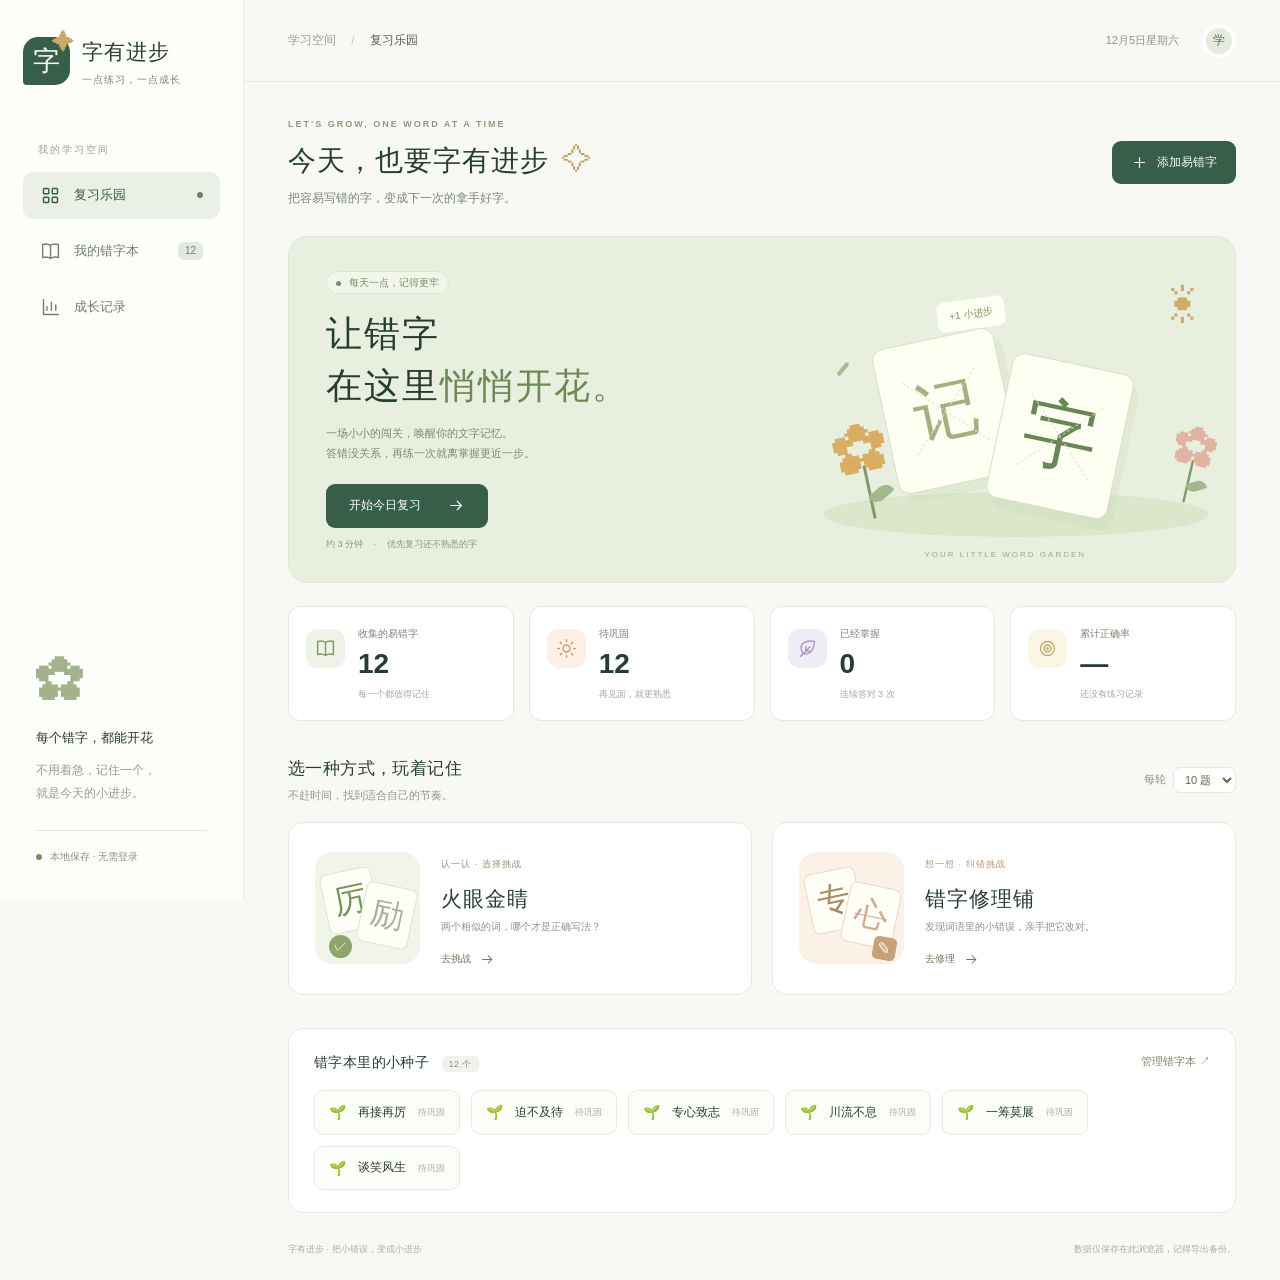
==== index.html @ 4a833e77 "initial version" ====
<!doctype html>
<html lang="zh-CN">
<head><meta charset="utf-8"><meta name="viewport" content="width=device-width,initial-scale=1"><meta name="theme-color" content="#365e48"><title>字有进步 · 错字小花园</title><link rel="stylesheet" href="styles.css"><script src="app.js" defer></script></head>
<body>
<svg class="svg-defs" xmlns="http://www.w3.org/2000/svg" aria-hidden="true"><defs>
<symbol id="leaf" viewBox="0 0 24 24"><path d="M20 4C9 2 3 7 5 14c2 7 14 6 15-10ZM4 21 15 10M10 15v-5m0 5h5"/></symbol>
<symbol id="grid" viewBox="0 0 24 24"><rect x="4" y="4" width="6" height="6" rx="1"/><rect x="14" y="4" width="6" height="6" rx="1"/><rect x="4" y="14" width="6" height="6" rx="1"/><rect x="14" y="14" width="6" height="6" rx="1"/></symbol>
<symbol id="book" viewBox="0 0 24 24"><path d="M12 5c-3-2-6-2-9-1v15c3-1 6-1 9 1 3-2 6-2 9-1V4c-3-1-6-1-9 1Zm0 0v15"/></symbol>
<symbol id="chart" viewBox="0 0 24 24"><path d="M4 3v17h17M8 15v-4m5 4V6m5 9V9"/></symbol>
<symbol id="arrow" viewBox="0 0 24 24"><path d="M4 12h15m-6-6 6 6-6 6"/></symbol>
<symbol id="plus" viewBox="0 0 24 24"><path d="M12 5v14M5 12h14"/></symbol>
<symbol id="sun" viewBox="0 0 24 24"><circle cx="12" cy="12" r="4"/><path d="M12 2v2m0 16v2M2 12h2m16 0h2M5 5l1.5 1.5m11 11L19 19M5 19l1.5-1.5m11-11L19 5"/></symbol>
<symbol id="target" viewBox="0 0 24 24"><circle cx="12" cy="12" r="8"/><circle cx="12" cy="12" r="4"/><circle cx="12" cy="12" r="1"/></symbol>
</defs></svg>
<aside class="sidebar">
<a class="brand" href="#home"><span class="brand-mark">字<span>✦</span></span><span>字有进步<small>一点练习，一点成长</small></span></a>
<div class="nav-label">我的学习空间</div>
<nav aria-label="主导航"><a class="nav-link active" href="#home" data-view="home"><svg><use href="#grid"/></svg>复习乐园<i class="nav-dot"></i></a><a class="nav-link" href="#words" data-view="words"><svg><use href="#book"/></svg>我的错字本<span id="nav-count" class="nav-count">0</span></a><a class="nav-link" href="#growth" data-view="growth"><svg><use href="#chart"/></svg>成长记录</a></nav>
<div class="sidebar-bottom"><div class="little-pot">✿</div><strong>每个错字，都能开花</strong><p>不用着急，记住一个，<br>就是今天的小进步。</p><span class="local-label"><i></i> 本地保存 · 无需登录</span></div>
</aside>
<main>
<header class="topbar"><span class="breadcrumb">学习空间 <span>/</span> <b id="page-label">复习乐园</b></span><div class="topbar-right"><span id="today-date"></span><span class="avatar" aria-hidden="true">学</span></div></header>
<div class="main-content">
<section id="view-home" class="view">
<div class="page-heading"><div><div class="eyebrow">LET'S GROW, ONE WORD AT A TIME</div><h1>今天，也要字有进步<span class="heading-spark">✧</span></h1><p>把容易写错的字，变成下一次的拿手好字。</p></div><button class="button primary" data-action="add"><svg><use href="#plus"/></svg>添加易错字</button></div>
<section class="hero" aria-label="今日复习"><div class="hero-copy"><span class="pill"><i></i> 每天一点，记得更牢</span><h2>让错字<br>在这里<span>悄悄开花。</span></h2><p>一场小小的闯关，唤醒你的文字记忆。<br>答错没关系，再练一次就离掌握更近一步。</p><button class="button hero-button" data-action="start-choice">开始今日复习<svg><use href="#arrow"/></svg></button><div class="hero-meta">约 3 分钟 <span>·</span> 优先复习还不熟悉的字</div></div><div class="garden-scene" aria-hidden="true"><span class="scene-sun">☀</span><span class="scene-dash"></span><span class="floating-label">+1 小进步</span><div class="word-tile tile-back">记</div><div class="word-tile tile-front">字</div><div class="scene-flower flower-one"><span>✿</span><i></i><b></b></div><div class="scene-flower flower-two"><span>✿</span><i></i><b></b></div><div class="scene-ground"></div><span class="scene-caption">YOUR LITTLE WORD GARDEN</span></div></section>
<div class="stats-grid"><article class="stat"><span class="stat-icon sage"><svg><use href="#book"/></svg></span><div><span class="stat-label">收集的易错字</span><strong id="stat-total">0</strong><small>每一个都值得记住</small></div></article><article class="stat"><span class="stat-icon peach"><svg><use href="#sun"/></svg></span><div><span class="stat-label">待巩固</span><strong id="stat-pending">0</strong><small>再见面，就更熟悉</small></div></article><article class="stat"><span class="stat-icon lavender"><svg><use href="#leaf"/></svg></span><div><span class="stat-label">已经掌握</span><strong id="stat-mastered">0</strong><small>连续答对 3 次</small></div></article><article class="stat"><span class="stat-icon butter"><svg><use href="#target"/></svg></span><div><span class="stat-label">累计正确率</span><strong id="stat-accuracy">—</strong><small id="stat-answers">还没有练习记录</small></div></article></div>
<div class="section-title"><div><h2>选一种方式，玩着记住</h2><p>不赶时间，找到适合自己的节奏。</p></div><label class="round-picker">每轮 <select id="round-size"><option value="5">5 题</option><option value="10" selected>10 题</option><option value="20">20 题</option></select></label></div>
<div class="game-grid"><button class="game-card" data-action="start-choice"><span class="game-art" aria-hidden="true"><span>厉</span><span>励</span><b>✓</b></span><div class="game-description"><span class="game-tag">认一认 · 选择挑战</span><h3>火眼金睛</h3><p>两个相似的词，哪个才是正确写法？</p><span class="game-link">去挑战 <svg><use href="#arrow"/></svg></span></div></button><button class="game-card game-type" data-action="start-type"><span class="game-art type-art" aria-hidden="true"><span>专</span><span class="wrong-art">心</span><b>✎</b></span><div class="game-description"><span class="game-tag">想一想 · 纠错挑战</span><h3>错字修理铺</h3><p>发现词语里的小错误，亲手把它改对。</p><span class="game-link">去修理 <svg><use href="#arrow"/></svg></span></div></button></div>
<section class="word-preview"><div class="section-title compact"><h2>错字本里的小种子 <span class="subtle-badge" id="preview-count">0 个</span></h2><a href="#words" class="text-link">管理错字本 ↗</a></div><div id="preview-list" class="preview-list"></div></section>
</section>
<section id="view-words" class="view" hidden><div class="page-heading"><div><div class="eyebrow">MY WORD COLLECTION</div><h1>我的错字本</h1><p>录入真实的易错词语，让每一轮复习都有针对性。</p></div><button class="button primary" data-action="add"><svg><use href="#plus"/></svg>添加易错字</button></div><div class="collection-tools"><label class="search-box"><span aria-hidden="true">⌕</span><input id="word-search" type="search" placeholder="搜索正确词语、错写或提示" aria-label="搜索错字本"></label><div class="tool-buttons"><button class="button secondary" data-action="bulk">批量录入</button><button class="button secondary" data-action="import">导入题库</button><button class="button secondary" data-action="export">导出备份</button></div></div><div class="filter-row" role="group" aria-label="题目筛选"><button class="filter active" data-filter="all">全部</button><button class="filter" data-filter="pending">待巩固</button><button class="filter" data-filter="mastered">已掌握</button><span id="word-count"></span></div><div class="table-wrap"><table><thead><tr><th>正确写法 / 常见错写</th><th>记忆小提示</th><th>掌握程度</th><th>操作</th></tr></thead><tbody id="word-table"></tbody></table><div id="words-empty" class="empty-state" hidden><span>🌱</span><h3>这里还没有小种子</h3><p>添加一组正确写法和常见错写，就能开始游戏。</p><button class="button primary" data-action="add">添加第一个易错字</button></div></div><div class="collection-note"><span>ⓘ</span><p>例如正确写法「再接再厉」，常见错写「再接再励」。只有一个字时也可录入「厉 / 励」，建议在提示中注明使用语境。本工具不会自动判断录入内容的正误，请由老师确认。</p></div><button class="text-link muted" data-action="remove-demo">移除未练习过的示例题</button></section>
<section id="view-growth" class="view" hidden><div class="page-heading"><div><div class="eyebrow">EVERY LITTLE STEP COUNTS</div><h1>你的文字，正在开花</h1><p>连续答对 3 次，一颗小种子就会开出花来。</p></div><button class="button primary" data-action="start-choice">再练一轮 <svg><use href="#arrow"/></svg></button></div><div class="growth-summary"><div><span class="eyebrow">我的掌握进度</span><h2 id="growth-heading">慢慢来，每次练习都有意义</h2><div class="progress-track"><div id="growth-bar"></div></div><p id="growth-description"></p></div><span class="growth-flower" aria-hidden="true">✿</span></div><div id="growth-garden" class="growth-garden"></div><div class="section-title"><h2>最近的练习</h2></div><div id="history-list" class="history-list"></div></section>
<footer><span>字有进步 · 把小错误，变成小进步</span><span>数据仅保存在此浏览器，记得导出备份。</span></footer>
</div></main>
<dialog id="editor-dialog" class="form-dialog"><form id="word-form"><div class="dialog-top"><span class="eyebrow">PLANT A LITTLE SEED</span><button type="button" class="icon-button" data-close="editor-dialog" aria-label="关闭">×</button></div><h2 id="editor-title">添加一颗小种子</h2><p class="dialog-description">把学生容易写错的地方，变成专属练习。</p><label>正确写法 <span>*</span><input name="correct" maxlength="30" required placeholder="例如：再接再厉" autocomplete="off"></label><label>常见错写 <span>*</span><input name="wrong" maxlength="30" required placeholder="例如：再接再励" autocomplete="off"></label><label>记忆小提示 <small>选填，答题后显示</small><textarea name="hint" maxlength="200" rows="2" placeholder="例如：继续努力，用“厉”。"></textarea></label><p id="editor-error" class="form-error" role="alert"></p><div class="dialog-actions"><button type="button" class="button secondary" data-close="editor-dialog">取消</button><button class="button primary" type="submit">保存到错字本</button></div></form></dialog>
<dialog id="bulk-dialog" class="form-dialog"><div class="dialog-top"><span class="eyebrow">A HANDFUL OF NEW SEEDS</span><button class="icon-button" data-close="bulk-dialog" aria-label="关闭">×</button></div><h2>批量录入</h2><p class="dialog-description">每行一组，用竖线 | 分隔。提示可以不填。</p><label for="bulk-text">正确写法 | 常见错写 | 记忆提示</label><textarea id="bulk-text" rows="8" placeholder="再接再厉 | 再接再励 | 继续努力，用“厉”&#10;迫不及待 | 迫不急待 | 来不及等待，用“及”"></textarea><p id="bulk-error" class="form-error" role="alert"></p><div class="dialog-actions"><button class="button secondary" data-close="bulk-dialog">取消</button><button class="button primary" id="bulk-save">加入错字本</button></div></dialog>
<dialog id="quiz-dialog" class="quiz-dialog"><div class="quiz-top"><span id="quiz-mode">火眼金睛</span><span id="quiz-number"></span><button class="icon-button" id="quit-quiz" aria-label="结束本轮">×</button></div><div class="quiz-progress"><div id="quiz-progress-bar"></div></div><div id="quiz-body"><div class="quiz-context" id="quiz-context"></div><h2 id="quiz-question"></h2><p id="quiz-instruction"></p><div id="quiz-options" class="quiz-options"></div><form id="type-form" hidden><label for="type-answer" class="sr-only">输入正确词语</label><input id="type-answer" maxlength="30" autocomplete="off" placeholder="在这里输入完整的正确词语"><button class="button primary" id="type-submit" type="submit">确认答案</button></form><div id="quiz-feedback" class="quiz-feedback" aria-live="polite" hidden></div><button id="next-question" class="button primary next-button" hidden>下一题 →</button><div class="quiz-bottom"><span id="quiz-score"></span><span>想一想，不用抢时间 ☀</span></div></div><div id="quiz-summary" hidden></div></dialog>
<input id="import-file" type="file" accept=".json,application/json" hidden><div id="toast" role="status" class="toast" hidden></div>
<script src=worksheet.js defer></script>
</body></html>
---- styles.css ----
:root{--bg:#f8f9f5;--ink:#263d33;--muted:#7a857b;--green:#365e48;--border:#e5e9df;--soft:#edf2e8;font-family:ui-sans-serif,-apple-system,BlinkMacSystemFont,"Segoe UI","Microsoft YaHei","PingFang SC",sans-serif;color:var(--ink);font-synthesis:none}*{box-sizing:border-box}body{margin:0;background:var(--bg);line-height:1.6}button,input,textarea,select{font:inherit}button,a{touch-action:manipulation}button{cursor:pointer;color:inherit;transition:background .18s,transform .18s,box-shadow .18s}button:disabled{cursor:default}a{color:inherit;text-decoration:none}svg{width:21px;height:21px;fill:none;stroke:currentColor;stroke-width:1.65;stroke-linecap:round;stroke-linejoin:round;flex-shrink:0}.svg-defs{position:absolute;width:0;height:0;overflow:hidden}[hidden]{display:none!important}:focus-visible{outline:3px solid #d6a65e;outline-offset:4px}.sidebar{width:244px;position:fixed;inset:0 auto 0 0;background:#fefefa;border-right:1px solid var(--border);display:flex;flex-direction:column;padding:35px 23px;z-index:5}.brand{display:flex;align-items:center;gap:12px;font-size:21px;font-weight:750;letter-spacing:1px}.brand small{display:block;font-size:10px;color:var(--muted);font-weight:400;letter-spacing:1px;margin-top:3px}.brand-mark{width:47px;height:48px;background:var(--green);color:#fff;border-radius:15px 15px 15px 4px;display:grid;place-items:center;font-size:27px;position:relative;font-family:serif}.brand-mark span{position:absolute;right:-6px;top:-12px;font-size:23px;color:#cba96a}.nav-label{color:#9a9f93;font-size:10px;letter-spacing:2px;margin:54px 15px 14px}.nav-link{display:flex;align-items:center;gap:13px;padding:13px 17px;font-size:13px;border-radius:10px;margin-bottom:9px;color:#718071}.nav-link:hover{background:#f0f3ec}.nav-link.active{background:#eaf0e5;color:var(--green);font-weight:650}.nav-count{font-size:10px;border-radius:6px;background:#e4e9df;padding:1px 7px;margin-left:auto}.nav-dot{width:6px;height:6px;background:#658464;border-radius:50%;margin-left:auto}.nav-link:not(.active) .nav-dot{display:none}.sidebar-bottom{margin-top:auto;padding:28px 13px 0}.little-pot{font-size:50px;color:#a3b28c;line-height:1;margin-bottom:16px}.sidebar-bottom strong{font-size:13px;font-weight:600}.sidebar-bottom p{font-size:12px;color:#939b8f;line-height:1.9;margin-top:10px}.local-label{border-top:1px solid var(--border);display:block;padding-top:18px;margin-top:25px;font-size:10px;color:#8a9486}.local-label i,.pill i{display:inline-block;width:6px;height:6px;border-radius:50%;background:#799065;margin-right:5px}main{margin-left:244px}.topbar{height:82px;border-bottom:1px solid var(--border);padding:0 44px;display:flex;align-items:center;justify-content:space-between;font-size:12px}.breadcrumb{color:#98a092}.breadcrumb span{margin:0 12px;color:#c5cbbf}.breadcrumb b{font-weight:500;color:#56644f}.topbar-right{display:flex;align-items:center;gap:23px;color:#8c9586;font-size:11px}.avatar{width:34px;height:34px;border:4px solid white;background:#e6ebdd;border-radius:50%;display:grid;place-items:center;font-size:12px;color:#56724f}.main-content{max-width:1320px;margin:auto;padding:35px 44px 0}.page-heading{display:flex;align-items:center;justify-content:space-between;gap:20px;margin-bottom:27px}.eyebrow{font-size:9px;letter-spacing:2px;color:#8b9c7d;font-weight:650}h1{font-size:28px;line-height:1.4;letter-spacing:1px;margin:8px 0;font-weight:650}.heading-spark{color:#bd9b60;margin-left:13px;font-size:30px}p{margin:0}.page-heading p{font-size:12px;color:var(--muted)}.button{display:inline-flex;align-items:center;justify-content:center;gap:9px;border:1px solid transparent;border-radius:9px;padding:11px 18px;font-size:12px;font-weight:550;white-space:nowrap}.button svg{width:17px;height:17px}.primary{background:var(--green);color:#fff}.primary:hover{background:#284b37;transform:translateY(-1px);box-shadow:0 5px 14px #365e4820}.secondary{background:white;border-color:var(--border);color:#66765e}.secondary:hover{background:var(--soft)}.hero{min-height:325px;background:#e9efdf;border:1px solid #e0e7d4;border-radius:19px;position:relative;overflow:hidden;display:flex}.hero-copy{padding:31px 37px;width:58%;z-index:1}.pill{font-size:10px;background:#f7f9efb0;border:1px solid #dce5cf;padding:5px 9px;border-radius:20px;color:#788b62}.pill i{width:5px;height:5px}.hero h2{font-size:36px;font-weight:550;line-height:1.45;letter-spacing:2px;margin:15px 0 10px}.hero h2 span{color:#6c8855}.hero p{font-size:11px;color:#7b896f;line-height:1.9}.hero-button{margin-top:20px;background:var(--green);color:white;padding:11px 22px}.hero-button svg{margin-left:18px}.hero-button:hover{background:#254a33;transform:translateX(2px)}.hero-meta{font-size:9px;color:#8b957f;margin-top:9px}.hero-meta span{padding:0 8px}.garden-scene{position:absolute;right:1%;top:0;bottom:0;width:43%}.scene-ground{position:absolute;bottom:45px;left:1%;width:95%;height:45px;border-radius:50%;background:#dce6ca}.scene-sun{position:absolute;font-size:51px;top:28px;right:32px;color:#ceac68}.word-tile{position:absolute;display:grid;place-items:center;width:124px;height:148px;border-radius:12px;font-family:"STKaiti","KaiTi",serif;font-size:75px;z-index:2;border:1px solid #d9dfc8;background:#fffef2;box-shadow:7px 10px 0 #c7d1b440;top:100px;left:16%;transform:rotate(-12deg)}.word-tile:before,.word-tile:after{content:"";position:absolute;border-top:1px dashed #dce3d0;width:85%;transform:rotate(45deg)}.word-tile:after{transform:rotate(-45deg)}.tile-front{left:44%;top:125px;transform:rotate(12deg);color:#688656}.tile-back{color:#a2b082;font-size:65px}.floating-label{font-size:10px;position:absolute;left:29%;top:62px;background:#fffef4;transform:rotate(-8deg);border-radius:7px;padding:7px 12px;color:#87905d}.scene-caption{position:absolute;bottom:20px;left:26%;font-size:8px;letter-spacing:2px;color:#9aa88a;white-space:nowrap}.scene-flower{position:absolute;z-index:3;bottom:62px;left:5%;width:47px;height:94px;transform:rotate(-12deg)}.scene-flower span{font-size:55px;line-height:1;position:absolute;z-index:2;color:#d9ae62}.scene-flower i{position:absolute;left:25px;top:40px;bottom:0;width:3px;background:#809969}.scene-flower b{position:absolute;background:#a2b78b;width:25px;height:12px;top:65px;left:25px;border-radius:2px 15px 2px 15px;transform:rotate(-30deg)}.flower-two{left:auto;right:3%;bottom:70px;transform:rotate(13deg) scale(.8)}.flower-two span{color:#e1b3a1}.scene-dash{position:absolute;width:16px;height:4px;background:#a7b78f;transform:rotate(-50deg);left:4%;top:130px;border-radius:4px}.stats-grid{display:grid;grid-template-columns:repeat(4,1fr);gap:15px;margin:23px 0 34px}.stat{display:flex;gap:13px;align-items:flex-start;border:1px solid var(--border);background:white;border-radius:12px;padding:19px 17px}.stat-icon{border-radius:12px;width:39px;height:39px;display:grid;place-items:center;flex-shrink:0;margin-top:3px}.sage{background:#eef2e7;color:#85966b}.peach{background:#fcf0e7;color:#c89c6d}.lavender{background:#f0edf7;color:#a89ac3}.butter{background:#faf5e4;color:#c2ad6f}.stat-label{display:block;font-size:10px;color:#7a8473}.stat strong{font-size:28px;line-height:1.6;font-weight:600;display:block;font-variant-numeric:tabular-nums}.stat small{font-size:9px;color:#a1a89b;display:block;white-space:nowrap}.section-title{display:flex;align-items:center;justify-content:space-between;margin:0 0 17px;gap:12px}.section-title h2{font-size:17px;font-weight:600;letter-spacing:.4px;margin:0}.section-title p{font-size:11px;color:#919987;margin-top:5px}.round-picker{font-size:11px;color:#8b9481;display:flex;align-items:center;gap:7px}.round-picker select{color:#596c4c;background:white;border:1px solid var(--border);border-radius:7px;padding:5px 7px;font-size:11px}.game-grid{display:grid;grid-template-columns:1fr 1fr;gap:20px;margin-bottom:33px}.game-card{background:white;border:1px solid var(--border);border-radius:15px;display:flex;align-items:center;text-align:left;gap:21px;padding:26px;min-height:173px}.game-card:hover{transform:translateY(-3px);box-shadow:0 10px 24px #34472b0c;border-color:#bfccb1}.game-description h3{font-size:21px;letter-spacing:1px;margin:7px 0 4px;font-weight:600}.game-description p{font-size:10px;color:#8b9581}.game-tag{font-size:9px;color:#85996e;letter-spacing:1px}.game-type .game-tag{color:#bd9473}.game-link{font-size:10px;display:flex;align-items:center;gap:9px;margin-top:16px;color:#658057}.game-link svg{width:15px;height:15px}.game-art{width:105px;height:112px;position:relative;flex-shrink:0;background:#f1f5e9;border-radius:18px;display:block}.game-art>span{font-family:serif;font-size:33px;position:absolute;display:grid;place-items:center;background:#fffef7;border:1px solid #dde5ce;border-radius:7px;width:52px;height:61px;top:18px;left:9px;transform:rotate(-12deg);color:#77955f}.game-art>span+span{left:46px;top:33px;transform:rotate(12deg);color:#a8b19a}.game-art b{position:absolute;bottom:6px;left:14px;background:#8ba56d;color:#fff;width:23px;height:23px;font-size:13px;border-radius:50%;display:grid;place-items:center}.type-art{background:#fcf1e7}.type-art>span{color:#a78c68;border-color:#e8dac4}.type-art b{left:74px;bottom:4px;border-radius:5px;background:#c7a179;transform:rotate(10deg)}.type-art .wrong-art{color:#d0aa91;text-decoration:line-through;text-decoration-thickness:1px}.word-preview{background:#fff;border:1px solid var(--border);border-radius:15px;padding:22px 25px}.compact{margin-bottom:17px}.compact h2{font-size:14px}.subtle-badge{font-size:9px;font-weight:400;background:#f0f3eb;color:#899678;border-radius:5px;padding:3px 7px;margin-left:8px}.text-link{border:0;background:none;padding:0;color:#7a8b69;font-size:11px;cursor:pointer}.text-link:hover{color:#365e48;text-decoration:underline}.preview-list{display:flex;gap:11px;flex-wrap:wrap}.seed-chip{border:1px solid #e6eadf;background:#fcfdf9;border-radius:9px;padding:10px 14px;font-size:12px;display:flex;gap:12px;align-items:center}.seed-chip span{color:#a9b28f;font-size:14px}.seed-chip small{font-size:9px;color:#a9afa0}.muted{color:#9a9e92;font-size:10px;margin-top:18px}footer{font-size:9px;color:#a9afa1;display:flex;justify-content:space-between;padding:29px 0 24px;gap:12px}.collection-tools{display:flex;align-items:center;justify-content:space-between;gap:15px;margin:30px 0 21px}.search-box{display:flex;gap:10px;align-items:center;background:white;border:1px solid var(--border);border-radius:9px;padding:9px 14px;flex:1;max-width:340px}.search-box span{font-size:22px;color:#8e9d81;line-height:1}.search-box input{width:100%;border:0;background:none;font-size:12px;outline:none;color:var(--ink)}.tool-buttons{display:flex;gap:8px}.filter-row{display:flex;align-items:center;gap:8px;margin-bottom:17px}.filter{border:1px solid transparent;background:none;padding:6px 15px;font-size:11px;color:#8d9783;border-radius:7px}.filter.active{background:#e9efdf;color:#506e3d}.filter-row>span{margin-left:auto;font-size:10px;color:#8c9780}.table-wrap{border:1px solid var(--border);border-radius:14px;background:white;overflow:auto}table{width:100%;border-collapse:collapse;min-width:590px;text-align:left}th{font-size:10px;font-weight:500;color:#8e9786;padding:15px 22px;background:#f3f6ee}td{padding:17px 22px;border-top:1px solid #f0f2ea;font-size:12px}td:first-child{width:28%}td:nth-child(2){width:38%;font-size:11px;color:#8c9484}td strong{font-weight:550;display:block}td small{font-size:10px;display:block;color:#b3a398;margin-top:3px}.status-pill{display:inline-block;font-size:9px;padding:4px 8px;border-radius:5px;background:#f6f0e6;color:#af956b;white-space:nowrap}.status-pill.mastered{background:#eaf2e2;color:#6d8e54}.row-action{font-size:10px;border:0;background:none;padding:4px 6px;color:#8c9d7c}.row-action.delete{color:#bd9f95}.collection-note{display:flex;gap:11px;margin-top:18px;color:#9a9f90;font-size:11px;line-height:1.9;background:#f0f3e9;border-radius:10px;padding:16px 20px}.collection-note>span{font-size:16px}.empty-state{text-align:center;padding:45px 24px}.empty-state>span{font-size:35px}.empty-state h3{font-size:17px;font-weight:500}.empty-state p{font-size:12px;color:var(--muted);margin-bottom:20px}.growth-summary{border-radius:18px;background:#eaf0df;padding:35px;display:flex;justify-content:space-between;gap:20px;align-items:center}.growth-summary>div{flex:1}.growth-summary h2{font-size:22px;font-weight:550;margin:12px 0 20px}.progress-track{height:8px;background:#d9e2cd;border-radius:20px;overflow:hidden;max-width:550px}.progress-track>div{height:100%;background:#87a36c;border-radius:20px;transition:width .3s}.growth-summary p{font-size:11px;color:#879777;margin-top:13px}.growth-flower{font-size:110px;line-height:1;color:#a9bc88;padding:0 30px}.growth-garden{display:grid;grid-template-columns:repeat(4,1fr);gap:15px;margin:25px 0 35px}.garden-item{background:white;border:1px solid var(--border);border-radius:13px;text-align:center;padding:20px 14px}.garden-item .plant{font-size:35px;display:block;margin-bottom:10px}.garden-item strong{font-size:14px;font-weight:500;display:block}.garden-item small{font-size:10px;display:block;color:#9ba38f;margin:6px 0 12px}.stage-dots{display:flex;justify-content:center;gap:5px}.stage-dots i{width:6px;height:6px;border-radius:50%;background:#e9eddf}.stage-dots i.filled{background:#91aa70}.history-list{background:white;border:1px solid var(--border);border-radius:13px;padding:7px 22px}.history-item{display:flex;justify-content:space-between;align-items:center;border-bottom:1px solid #edf0e7;padding:15px 0;gap:20px}.history-item:last-child{border:0}.history-item strong{font-size:12px;font-weight:500;display:block}.history-item small{font-size:10px;color:#9aa18e}.history-item>span{font-size:13px;color:#738b5c}.no-history{padding:24px;text-align:center;font-size:12px;color:#939e86}dialog{border:1px solid #e0e5d6;border-radius:22px;box-shadow:0 28px 100px #263e3330;max-height:90dvh;overflow-y:auto;color:var(--ink);background:#fcfdf8}dialog::backdrop{background:#263d3355;backdrop-filter:blur(4px)}.form-dialog{width:min(480px,calc(100% - 32px));padding:27px 30px}.dialog-top{display:flex;justify-content:space-between;align-items:center;gap:10px}.icon-button{border:0;background:none;font-size:25px;line-height:1;width:32px;height:32px;color:#8c9982;border-radius:50%;padding:0}.icon-button:hover{background:#e9eedf}.form-dialog h2{font-size:23px;font-weight:600;margin:10px 0 6px}.dialog-description{font-size:11px;color:#8b9582;margin-bottom:23px}.form-dialog label{font-size:12px;display:block;margin-top:16px}.form-dialog label>span{color:#bb9b69}.form-dialog label small{font-size:10px;color:#a3aa97;margin-left:5px}input,textarea{border:1px solid #dfe5d7;border-radius:9px;padding:11px 13px;color:var(--ink);background:white;max-width:100%}input::placeholder,textarea::placeholder{color:#b5bcad}.form-dialog input,.form-dialog textarea{display:block;width:100%;margin-top:7px;font-size:13px}.form-dialog textarea{resize:vertical}.form-error{font-size:11px;color:#bd6758;min-height:18px;margin-top:12px;white-space:pre-line}.dialog-actions{display:flex;justify-content:flex-end;gap:9px;margin-top:15px}.quiz-dialog{width:min(650px,calc(100% - 28px));padding:27px 35px}.quiz-top{display:flex;align-items:center;justify-content:space-between;font-size:12px;color:#849373}.quiz-top>span:first-child{color:#557447;font-weight:600}.quiz-progress{height:5px;background:#e9eedf;border-radius:10px;margin:18px 0 30px;overflow:hidden}.quiz-progress>div{height:100%;background:#92ac74;transition:width .3s}.quiz-context{font-size:11px;letter-spacing:1px;color:#93a17f;text-align:center}.quiz-dialog h2{text-align:center;font-family:"KaiTi","STKaiti",serif;font-size:43px;letter-spacing:5px;font-weight:500;margin:20px 0 12px;overflow-wrap:anywhere;line-height:1.5}.quiz-dialog #quiz-instruction{text-align:center;font-size:12px;color:#96a187}.quiz-options{display:grid;grid-template-columns:1fr 1fr;gap:17px;margin:30px 0 20px}.answer-option{position:relative;background:white;border:2px solid #e2e8d8;border-radius:15px;padding:22px 15px;font-size:28px;font-family:serif;overflow-wrap:anywhere}.answer-option:hover:not(:disabled){background:#f0f5e8;border-color:#a9bd8f;transform:translateY(-2px)}.answer-option small{font-family:sans-serif;position:absolute;left:10px;top:6px;font-size:10px;color:#bdc6b1}.answer-option.right{border-color:#91ad74;background:#edf5e5;color:#608849}.answer-option.wrong{border-color:#d7a89b;background:#fbefeb;color:#b77b6d}.quiz-feedback{padding:16px 19px;border-radius:12px;background:#eef4e5;font-size:13px;color:#62814b;margin-top:17px}.quiz-feedback.incorrect{background:#faf0e9;color:#a67860}.quiz-feedback strong{display:block;font-weight:600}.quiz-feedback p{font-size:12px;margin-top:6px;line-height:1.9}.next-button{width:100%;margin-top:19px}.quiz-bottom{display:flex;justify-content:space-between;font-size:10px;color:#a0aa93;margin-top:26px;gap:10px}.quiz-bottom>span:first-child{color:#7f9669}#type-form{margin-top:27px;display:flex;gap:10px}#type-answer{min-width:0;flex:1;font-size:13px}.summary-art{text-align:center;font-size:70px;line-height:1.4}.summary-heading{text-align:center;font-size:26px!important;font-family:inherit!important;letter-spacing:1px!important;margin:15px 0!important}.summary-sub{text-align:center;font-size:12px;color:#8a9780}.summary-score{display:flex;justify-content:center;gap:50px;margin:26px 0}.summary-score>div{text-align:center}.summary-score strong{display:block;font-size:29px;font-weight:500;color:#64814e}.summary-score small{font-size:11px;color:#94a383}.summary-mistakes{background:#f1f4e9;border-radius:10px;padding:15px 19px;font-size:12px;margin-bottom:20px}.summary-mistakes strong{display:block;margin-bottom:9px;font-weight:500}.summary-word{display:flex;justify-content:space-between;gap:15px;margin:7px 0;overflow-wrap:anywhere}.summary-word span:first-child{color:#b29785;text-decoration:line-through}.summary-word span:last-child{color:#64834f}.summary-actions{display:flex;justify-content:center;gap:10px;margin-bottom:10px}.toast{position:fixed;bottom:28px;left:calc(50% + 122px);transform:translateX(-50%);background:#36533f;color:white;box-shadow:0 8px 30px #28442e20;border-radius:11px;padding:13px 23px;font-size:12px;max-width:min(90%,550px);z-index:30;text-align:center}.sr-only{position:absolute;width:1px;height:1px;padding:0;margin:-1px;overflow:hidden;clip:rect(0,0,0,0);white-space:nowrap;border:0}@media(min-width:1600px){.main-content{padding-top:45px}.hero{min-height:355px}.hero-copy{padding-top:37px}.garden-scene{right:4%}.hero h2{font-size:41px}}@media(max-width:1180px){.sidebar{width:210px;padding:30px 16px}.brand{font-size:19px}main{margin-left:210px}.main-content{padding:28px 28px 0}.topbar{padding:0 28px}.stat{padding:16px 11px;gap:9px}.stat-icon{width:31px;height:31px}.game-card{padding:20px;gap:15px}.game-art{width:88px;transform:scale(.9);margin-left:-5px}.game-description h3{font-size:19px}.toast{left:calc(50% + 105px)}}@media(max-width:960px){.sidebar{width:176px;padding:25px 13px}.brand{font-size:16px;gap:8px}.brand-mark{width:38px;height:40px;font-size:23px}.brand small{font-size:8px;letter-spacing:0}.nav-link{font-size:12px;padding:12px 10px;gap:9px}.nav-label{margin-left:10px;font-size:9px}.sidebar-bottom{padding-left:8px}main{margin-left:176px}.main-content{padding:25px 22px 0}.topbar{height:68px;padding:0 22px}h1{font-size:24px}.hero-copy{padding:27px 25px;width:65%}.hero h2{font-size:30px}.garden-scene{right:-8%;width:48%;transform:scale(.88);transform-origin:center bottom}.stats-grid{grid-template-columns:repeat(2,1fr)}.stat{padding:17px;gap:15px}.game-grid{grid-template-columns:1fr;gap:13px}.game-card{min-height:145px;padding:18px 25px;gap:23px}.game-art{width:105px;transform:scale(.9)}.game-description p{font-size:11px}.collection-tools{align-items:stretch;flex-direction:column}.search-box{max-width:none}.growth-garden{grid-template-columns:repeat(3,1fr)}.toast{left:calc(50% + 88px)}}@media(max-width:640px){.sidebar{position:relative;width:auto;height:auto;border-right:0;border-bottom:1px solid var(--border);padding:16px 19px 10px}.brand{font-size:19px}.brand small{font-size:9px;letter-spacing:1px}.brand-mark{width:39px;height:40px}.nav-label,.sidebar-bottom{display:none}.sidebar nav{display:flex;gap:7px;margin-top:17px}.nav-link{flex:1;justify-content:center;margin:0;padding:9px 5px;font-size:11px;gap:6px;border-radius:7px}.nav-link svg{width:17px;height:17px}.nav-dot,.nav-count{display:none!important}main{margin:0}.topbar{height:48px;padding:0 20px}.breadcrumb{font-size:10px}.topbar-right{gap:8px;font-size:9px}.avatar{display:none}.main-content{padding:25px 18px 0}.page-heading{align-items:flex-start;gap:10px;margin-bottom:21px}.page-heading .eyebrow{font-size:7px;letter-spacing:1px}.page-heading h1{font-size:22px}.heading-spark{margin-left:5px;font-size:21px}.page-heading p{font-size:10px;max-width:230px}.page-heading>.button{padding:9px 10px;font-size:10px;margin-top:20px;gap:3px}.page-heading>.button svg{width:13px;height:13px}.hero{min-height:343px;border-radius:15px}.hero-copy{padding:27px 23px;width:100%}.hero h2{font-size:30px}.hero p{font-size:10px;max-width:220px}.hero-meta{font-size:8px}.hero-button{padding:10px 15px}.garden-scene{width:195px;right:-25px;top:90px;transform:scale(.67);transform-origin:right bottom;opacity:.88}.scene-caption,.floating-label,.scene-sun,.scene-dash{display:none}.word-tile{top:53px;left:0}.tile-front{left:47%;top:90px}.scene-ground{bottom:25px}.scene-flower{bottom:43px}.flower-two{bottom:40px;right:-8px}.stats-grid{gap:10px;margin:17px 0 28px}.stat{padding:13px 10px;gap:10px}.stat-icon{width:29px;height:29px;border-radius:9px}.stat-icon svg{width:17px;height:17px}.stat strong{font-size:25px}.stat-label{font-size:9px}.stat small{font-size:8px}.section-title h2{font-size:15px}.section-title p{font-size:10px}.round-picker{font-size:10px}.round-picker select{font-size:10px}.game-card{padding:15px 16px;gap:16px}.game-art{width:95px;transform:scale(.88);margin-left:-3px}.game-description h3{font-size:20px}.game-description p{font-size:10px}.game-grid{margin-bottom:25px}.word-preview{padding:17px 15px}.compact h2{font-size:12px}.subtle-badge{font-size:8px;padding:2px 5px;margin-left:4px}.text-link{font-size:10px}.seed-chip{padding:7px 10px;font-size:11px;gap:7px}.preview-list{gap:7px}.seed-chip small{font-size:8px}.word-preview .text-link{font-size:9px;white-space:nowrap}footer{flex-direction:column;gap:4px;font-size:8px;padding:24px 0}.tool-buttons .button{font-size:10px;padding:8px 12px}.growth-summary{padding:23px}.growth-summary h2{font-size:17px}.growth-flower{font-size:65px;padding:0}.growth-garden{grid-template-columns:repeat(2,1fr);gap:10px}.garden-item{padding:16px 10px}.quiz-dialog{padding:20px}.quiz-dialog h2{font-size:33px;letter-spacing:3px}.quiz-options{gap:12px}.answer-option{font-size:25px;padding:22px 9px}#type-form{flex-direction:column}.form-dialog{padding:22px}.summary-score{gap:35px}.summary-actions .button{font-size:11px;padding:10px 13px}.toast{left:50%;bottom:20px}.collection-note{padding:12px;font-size:10px}}@media(prefers-reduced-motion:reduce){*,*:before,*:after{transition:none!important;animation:none!important;scroll-behavior:auto!important}}

/* Printable worksheet setup; the exported document has its own offline styles. */
#worksheet-dialog select{display:block;width:100%;margin-top:7px;border:1px solid var(--border);border-radius:9px;padding:10px 12px;background:#fff;color:var(--ink);font:inherit;font-size:12px}
.worksheet-fields{display:grid;grid-template-columns:1fr 1fr;gap:12px}
#worksheet-dialog .worksheet-check{display:flex;gap:9px;align-items:center;margin-top:13px;font-size:12px}
#worksheet-dialog .worksheet-check input{display:inline-block;width:16px;height:16px;margin:0;accent-color:var(--green);padding:0;flex-shrink:0}
.worksheet-count{padding:12px;background:var(--soft);border-radius:8px;color:var(--green);font-size:11px;margin-top:18px}
.worksheet-note{font-size:10px;color:var(--muted);margin-top:12px;line-height:1.8}
#worksheet-generate:disabled{opacity:.45;transform:none;box-shadow:none}
.tool-buttons{flex-wrap:wrap}
@media(max-width:640px){.worksheet-fields{grid-template-columns:1fr;gap:0}.tool-buttons{gap:6px}}
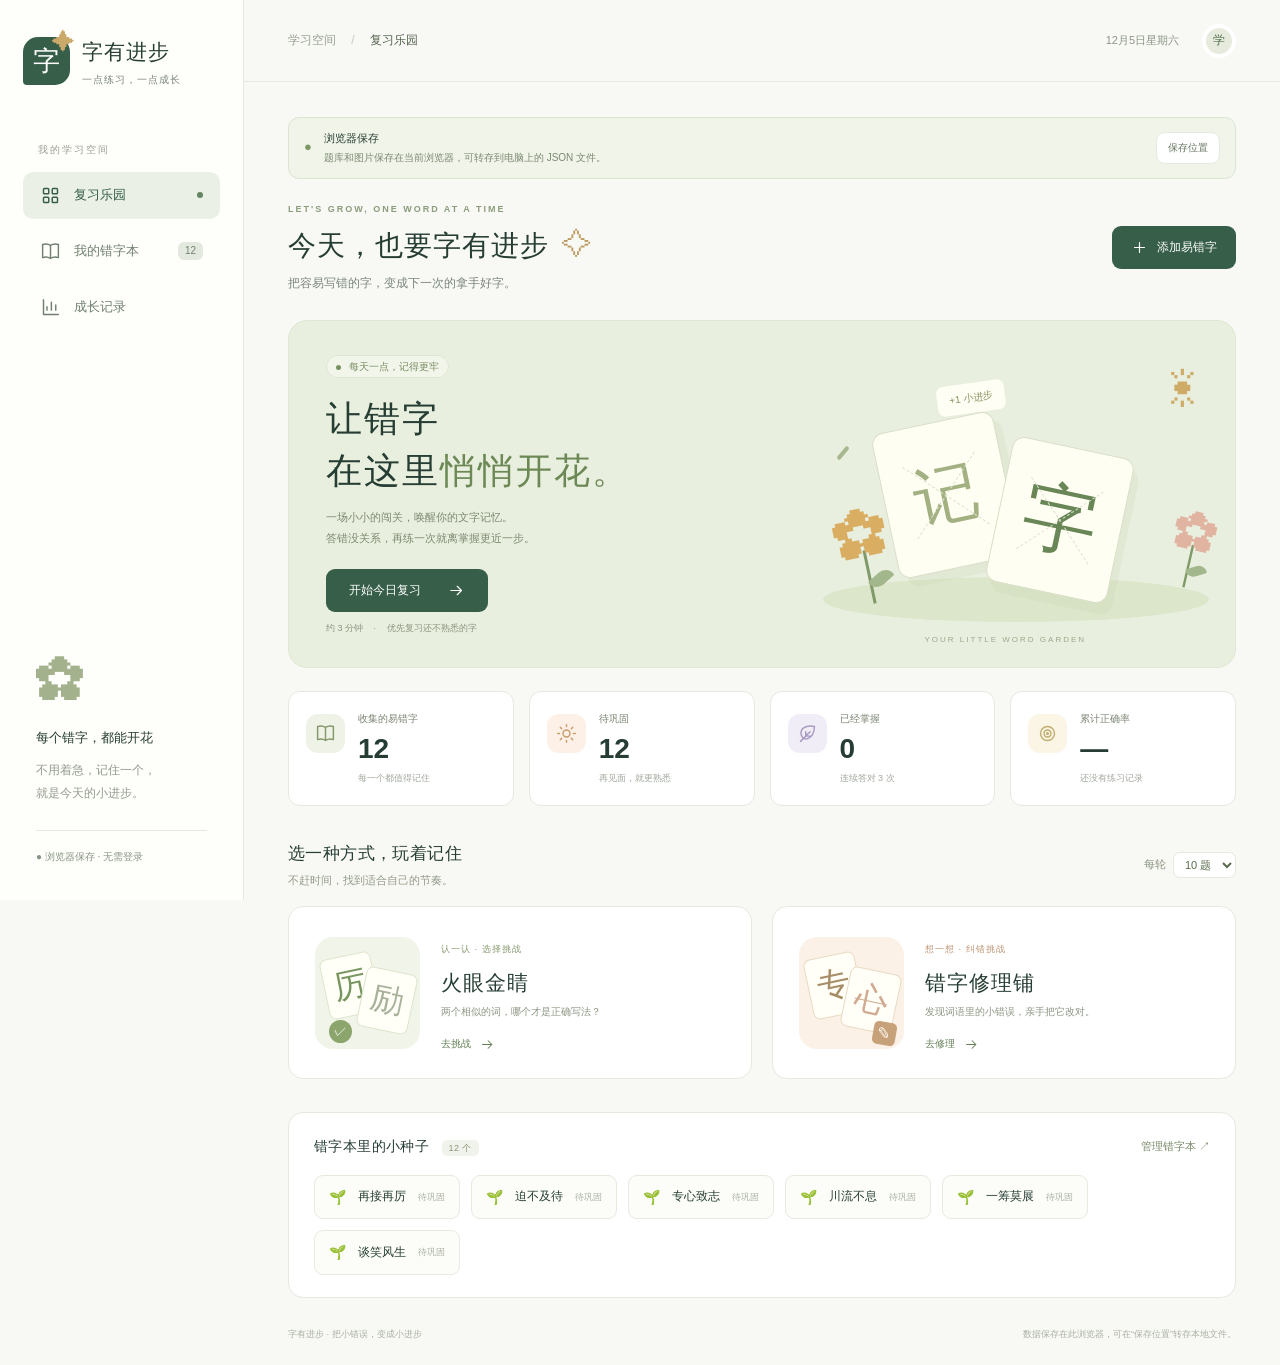
==== commit 7a350e20: "add store files to local dir" ====
--- a/index.html
+++ b/index.html
@@ -1,6 +1,6 @@
 <!doctype html>
 <html lang="zh-CN">
-<head><meta charset="utf-8"><meta name="viewport" content="width=device-width,initial-scale=1"><meta name="theme-color" content="#365e48"><title>字有进步 · 错字小花园</title><link rel="stylesheet" href="styles.css"><script src="app.js" defer></script></head>
+<head><meta charset="utf-8"><meta name="viewport" content="width=device-width,initial-scale=1"><meta name="theme-color" content="#365e48"><title>字有进步 · 错字小花园</title><link rel="stylesheet" href="styles.css"><script src="images.js" defer></script><script src="storage.js" defer></script><script src="app.js" defer></script></head>
 <body>
 <svg class="svg-defs" xmlns="http://www.w3.org/2000/svg" aria-hidden="true"><defs>
 <symbol id="leaf" viewBox="0 0 24 24"><path d="M20 4C9 2 3 7 5 14c2 7 14 6 15-10ZM4 21 15 10M10 15v-5m0 5h5"/></symbol>
--- a/styles.css
+++ b/styles.css
@@ -11,3 +11,37 @@
 .tool-buttons{flex-wrap:wrap}
 @media(max-width:640px){.worksheet-fields{grid-template-columns:1fr;gap:0}.tool-buttons{gap:6px}}
 
+/* Handwritten examples: keep images legible without exposing the answer. */
+.entry-mode{border:1px solid var(--border);border-radius:10px;padding:9px 13px;margin:19px 0 5px;display:flex;gap:24px}
+.entry-mode legend{font-size:11px;color:var(--muted);padding:0 5px}
+#word-form .entry-mode label{display:inline-flex;align-items:center;gap:7px;margin:0;font-size:12px}
+#word-form .entry-mode input{display:inline;width:15px;height:15px;margin:0;padding:0;accent-color:var(--green)}
+.image-help{font-size:10px;line-height:1.8;color:var(--muted);margin:9px 0}
+.image-status{font-size:11px;line-height:1.8;color:var(--green);margin-top:8px}
+#wrong-image-file{font-size:11px;width:100%;padding:9px}
+#wrong-image-preview{padding:13px;background:#f1f4ea;border:1px dashed #cbd7bd;border-radius:10px;margin-top:10px}
+#wrong-image-thumbnail{display:block;max-width:100%;max-height:200px;object-fit:contain;margin:auto;background:#fff;border-radius:5px}
+#remove-wrong-image{margin-top:10px;display:block}
+.wrong-word-image{object-fit:contain;max-width:100%;background:white}
+.table-word-image{display:block;max-height:65px;max-width:145px;margin-top:8px;border:1px solid var(--border);border-radius:5px}
+.quiz-image-frame{margin:16px 0 0;padding:16px;border:1px solid var(--border);border-radius:12px;background:#fff;text-align:center}
+.quiz-word-image{max-height:210px;max-width:100%;display:block;margin:auto}
+.summary-word{align-items:center}
+.summary-word-image{max-width:140px;max-height:65px;vertical-align:middle;border-radius:4px}
+#word-form [type="submit"]:disabled{opacity:.5;transform:none;box-shadow:none}
+@media(max-width:640px){.quiz-word-image{max-height:160px}.summary-word-image{max-width:110px}}
+.storage-strip{display:flex;align-items:center;gap:12px;background:#f0f4e9;border:1px solid #dce5d1;border-radius:11px;padding:12px 15px;margin-bottom:23px}
+#storage-indicator{font-size:13px;color:#7b9863;flex-shrink:0}
+.storage-strip>div{flex:1;min-width:0}
+.storage-strip strong{font-size:11px;font-weight:600;display:block}
+.storage-strip p{font-size:10px;color:#7c8971;margin-top:2px;overflow-wrap:anywhere}
+.storage-strip .button{padding:7px 11px;font-size:10px;flex-shrink:0}
+.storage-warning{background:#fbf3e6;border-color:#e6d3ad}
+.storage-warning #storage-indicator{color:#b28a4f}
+.storage-actions{display:flex;flex-direction:column;gap:12px}
+.storage-actions .text-link{margin-top:4px}
+.storage-note{font-size:11px;color:var(--muted);margin-top:17px;line-height:1.9}
+.storage-message{font-size:11px;color:#567443;line-height:1.9;margin-top:15px;overflow-wrap:anywhere}
+.storage-actions button:disabled{opacity:.5;cursor:default}
+#editor-localfile{font-size:11px;display:block;margin:10px 0;color:#7d8550}
+@media(max-width:640px){.storage-strip{padding:10px;gap:8px}.storage-strip p{font-size:9px}.storage-strip strong{font-size:10px}}
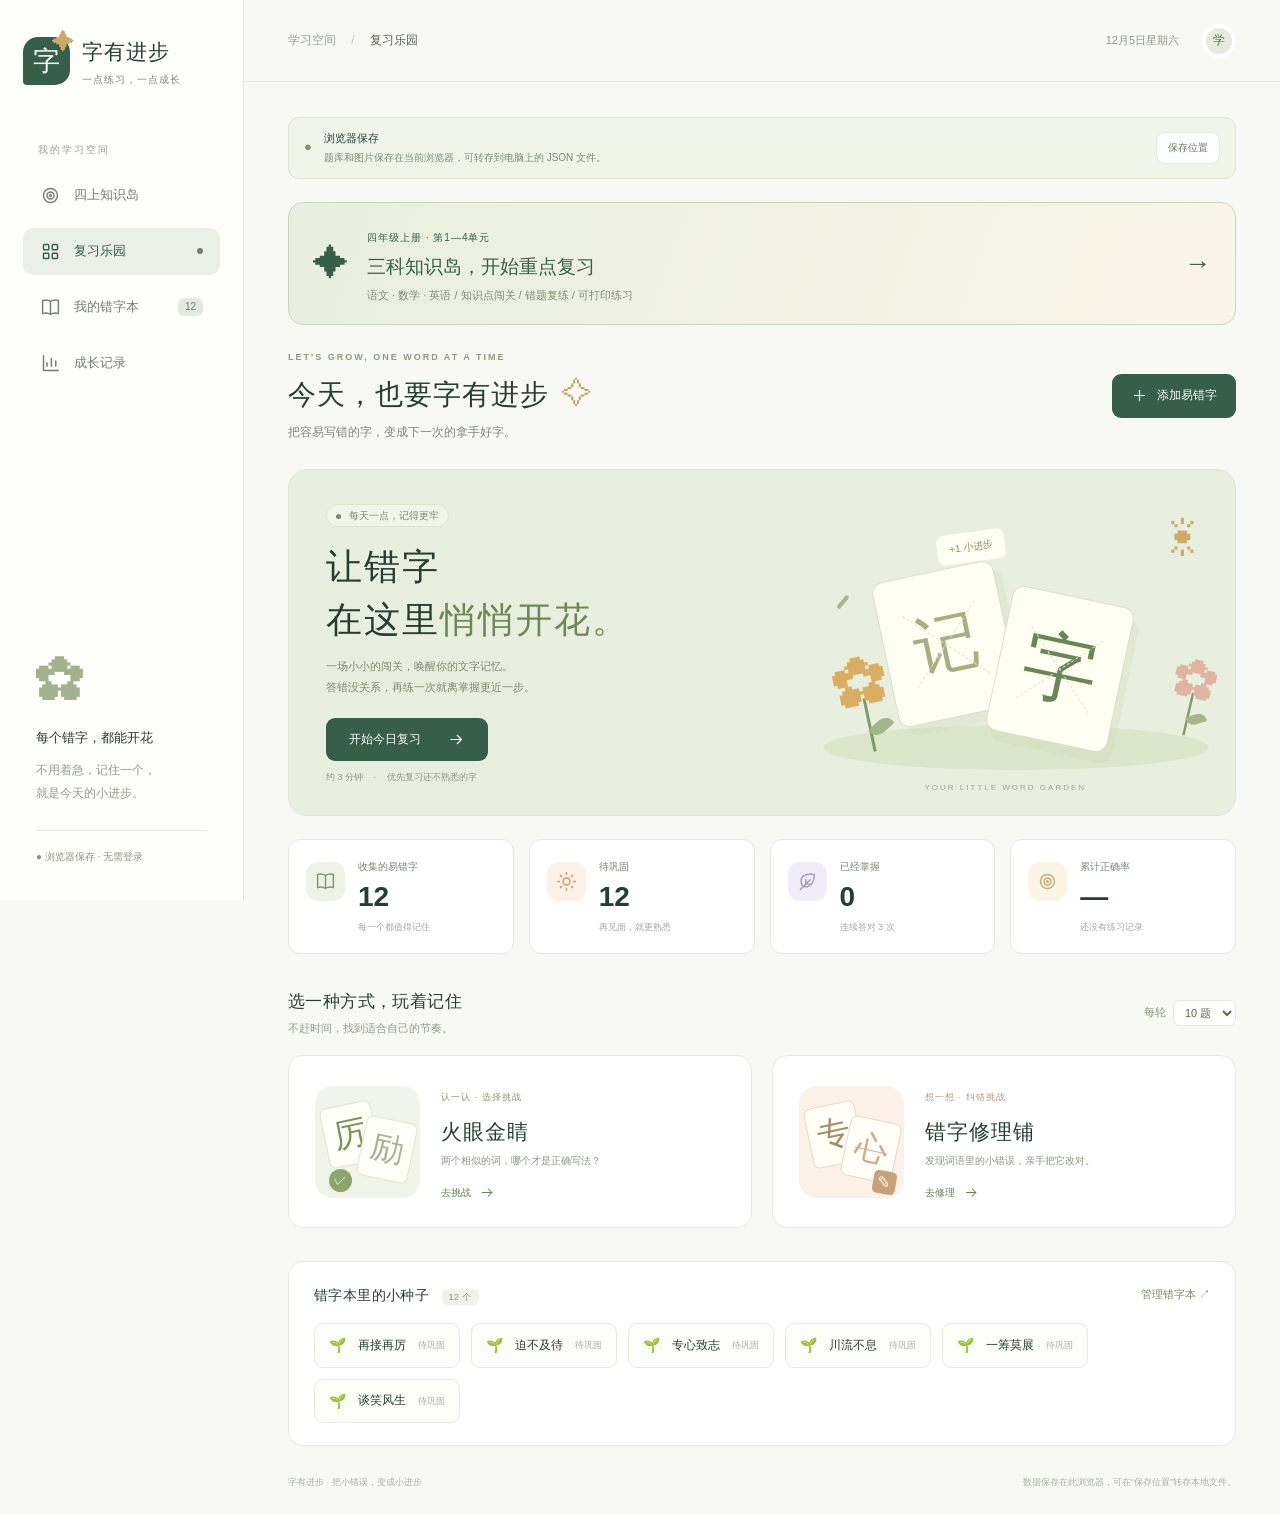
==== commit 01c058a6: "add chinese ,maths and english" ====
--- a/index.html
+++ b/index.html
@@ -1,6 +1,6 @@
 <!doctype html>
 <html lang="zh-CN">
-<head><meta charset="utf-8"><meta name="viewport" content="width=device-width,initial-scale=1"><meta name="theme-color" content="#365e48"><title>字有进步 · 错字小花园</title><link rel="stylesheet" href="styles.css"><script src="images.js" defer></script><script src="storage.js" defer></script><script src="app.js" defer></script></head>
+<head><meta charset="utf-8"><meta name="viewport" content="width=device-width,initial-scale=1"><meta name="theme-color" content="#365e48"><title>字有进步 · 错字小花园</title><link rel="stylesheet" href="styles.css"><link rel="stylesheet" href="review.css"><script src="images.js" defer></script><script src="storage.js" defer></script><script src="review-bank.js" defer></script><script src="app.js" defer></script></head>
 <body>
 <svg class="svg-defs" xmlns="http://www.w3.org/2000/svg" aria-hidden="true"><defs>
 <symbol id="leaf" viewBox="0 0 24 24"><path d="M20 4C9 2 3 7 5 14c2 7 14 6 15-10ZM4 21 15 10M10 15v-5m0 5h5"/></symbol>
@@ -37,5 +37,6 @@
 <dialog id="bulk-dialog" class="form-dialog"><div class="dialog-top"><span class="eyebrow">A HANDFUL OF NEW SEEDS</span><button class="icon-button" data-close="bulk-dialog" aria-label="关闭">×</button></div><h2>批量录入</h2><p class="dialog-description">每行一组，用竖线 | 分隔。提示可以不填。</p><label for="bulk-text">正确写法 | 常见错写 | 记忆提示</label><textarea id="bulk-text" rows="8" placeholder="再接再厉 | 再接再励 | 继续努力，用“厉”&#10;迫不及待 | 迫不急待 | 来不及等待，用“及”"></textarea><p id="bulk-error" class="form-error" role="alert"></p><div class="dialog-actions"><button class="button secondary" data-close="bulk-dialog">取消</button><button class="button primary" id="bulk-save">加入错字本</button></div></dialog>
 <dialog id="quiz-dialog" class="quiz-dialog"><div class="quiz-top"><span id="quiz-mode">火眼金睛</span><span id="quiz-number"></span><button class="icon-button" id="quit-quiz" aria-label="结束本轮">×</button></div><div class="quiz-progress"><div id="quiz-progress-bar"></div></div><div id="quiz-body"><div class="quiz-context" id="quiz-context"></div><h2 id="quiz-question"></h2><p id="quiz-instruction"></p><div id="quiz-options" class="quiz-options"></div><form id="type-form" hidden><label for="type-answer" class="sr-only">输入正确词语</label><input id="type-answer" maxlength="30" autocomplete="off" placeholder="在这里输入完整的正确词语"><button class="button primary" id="type-submit" type="submit">确认答案</button></form><div id="quiz-feedback" class="quiz-feedback" aria-live="polite" hidden></div><button id="next-question" class="button primary next-button" hidden>下一题 →</button><div class="quiz-bottom"><span id="quiz-score"></span><span>想一想，不用抢时间 ☀</span></div></div><div id="quiz-summary" hidden></div></dialog>
 <input id="import-file" type="file" accept=".json,application/json" hidden><div id="toast" role="status" class="toast" hidden></div>
+<script src="review.js" defer></script>
 <script src=worksheet.js defer></script>
 </body></html>
--- a/review.css
+++ b/review.css
@@ -0,0 +1,4 @@
+/* Knowledge island uses the existing local, responsive word-garden shell. */
+.study-entry{display:flex;align-items:center;gap:18px;padding:20px 24px;border:1px solid #c6d7b9;border-radius:15px;margin-bottom:25px;background:linear-gradient(110deg,#e8efde,#faf5e8);color:#365e48;text-decoration:none}.study-entry:hover{border-color:#829e70}.study-entry-icon{font-size:36px}.study-entry div{flex:1}.study-entry small{font-size:10px;letter-spacing:1px}.study-entry strong{display:block;font-size:19px;margin:4px 0}.study-entry p{font-size:11px;color:#7d8c70}.study-entry>span:last-child{font-size:27px}.study-edition{font-size:11px;border:1px solid var(--border);padding:7px 12px;border-radius:20px;color:#7d8b73;white-space:nowrap}.study-hero{border-radius:22px;background:#e8eedf;display:flex;position:relative;overflow:hidden;padding:34px 38px;min-height:285px;gap:25px}.study-hero>div:first-child{position:relative;z-index:1;flex:1}.study-hero h2{font-size:32px;line-height:1.55;font-weight:550;margin:15px 0 12px;letter-spacing:1px}.study-hero p{font-size:12px;line-height:1.9;color:#7b896d;margin-bottom:19px}.study-actions{display:flex;gap:10px;flex-wrap:wrap;align-items:center}.study-hero small{display:block;margin-top:12px;font-size:10px;color:#879574}.study-orbit{width:235px;align-self:center;height:220px;position:relative;flex-shrink:0;background:radial-gradient(ellipse,#dbe6cd 0,#dbe6cd 48%,transparent 49%);border:1px solid #d5dfc8;border-radius:50%;transform:rotate(-8deg)}.study-orbit>span{position:absolute;border:1px solid #e1dccc;box-shadow:0 8px 20px #586b3a0b;border-radius:14px;background:#fffdf6;display:grid;place-items:center;font-family:serif;font-size:28px;width:72px;height:82px;color:#a17958;transform:rotate(8deg)}.study-orbit>span:first-child{top:-6px;left:35px}.study-orbit>span:nth-child(2){right:-7px;top:70px;color:#6d8a57;transform:rotate(15deg)}.study-orbit>span:nth-child(3){bottom:-5px;left:16px;color:#8b83ac;transform:rotate(-7deg)}.study-orbit b{position:absolute;left:95px;top:68px;font-size:13px;line-height:1.9;letter-spacing:5px;color:#84906f;font-weight:400;transform:rotate(8deg)}.study-stats{display:grid;grid-template-columns:repeat(4,1fr);gap:13px;margin:20px 0 32px}.study-stats article{background:white;border:1px solid var(--border);border-radius:12px;padding:17px 20px}.study-stats small{font-size:11px;color:#8b957e}.study-stats strong{display:block;font-size:28px;font-weight:550;margin-top:7px}.study-stats strong span{font-size:11px;color:#a1a891;margin-left:6px}.study-tabs{display:flex;gap:14px;margin:0 0 20px}.study-tab{flex:1;text-align:left;background:white;border:1px solid var(--border);border-radius:12px;padding:16px;display:flex;align-items:center;gap:12px;color:#87917d}.study-tab>span{width:38px;height:38px;border-radius:10px;background:#f5efe4;display:grid;place-items:center;font-family:serif;color:#a6805e;font-size:19px}.study-tab:nth-child(2)>span{background:#edf2e8;color:#7d9366}.study-tab:nth-child(3)>span{background:#f0edf7;color:#9085aa}.study-tab strong{font-size:17px;font-weight:550}.study-tab small{margin-left:auto;font-size:10px}.study-tab.selected{background:#f0f5e8;border-color:#94ac7a;box-shadow:0 0 0 1px #94ac7a;color:#41613a}.study-workbench{background:white;border:1px solid var(--border);border-radius:15px;padding:23px 26px;margin-bottom:30px}.study-workbench .section-title{flex-wrap:wrap}.study-count{font-size:10px;color:#96a087;white-space:nowrap}.study-filters{display:grid;grid-template-columns:1.5fr 1.4fr 1fr .65fr;gap:13px;margin:20px 0}.study-filters label,.study-print-controls label{font-size:11px;color:#7c886f}.study-filters select,.study-print-controls select{display:block;background:#fafbf7;border:1px solid #dfe6d5;border-radius:8px;padding:11px 9px;color:#4f6244;width:100%;font:inherit;margin-top:6px;min-width:0}.study-note{font-size:11px;color:#8a957d;line-height:1.9;margin-top:15px}.study-map{display:grid;grid-template-columns:1fr 1fr;gap:20px;margin-bottom:30px;align-items:start}.study-unit-card{border:1px solid var(--border);border-radius:16px;padding:23px;background:white}.study-unit-heading{display:flex;justify-content:space-between;gap:10px;align-items:center;font-size:10px;color:#99a18b}.study-unit-heading>span{font-size:10px;letter-spacing:2px;color:#8b9e78}.study-unit-card h3{font-size:19px;font-weight:550;margin:12px 0 17px}.study-unit-track{height:4px;background:#edf1e5;border-radius:10px;overflow:hidden;margin-bottom:10px}.study-unit-track i{display:block;height:100%;background:#a3b48c}.study-skill-row{display:flex;gap:12px;align-items:center;padding:17px 0;border-bottom:1px solid #edf0e6}.study-skill-row>div{flex:1;min-width:0}.study-skill-row strong{font-size:12px;font-weight:550}.study-skill-row p{font-size:10px;color:#96a087;line-height:1.8;margin-top:8px}.study-state{font-size:9px;background:#f1f2ee;color:#9a9d93;padding:3px 6px;border-radius:5px;display:inline-block;margin-left:8px;white-space:nowrap}.study-state.weak{background:#faf0e9;color:#b28366}.study-state.learning{background:#f4f0dd;color:#a38c54}.study-state.ready{background:#eaf1e2;color:#779658}.study-skill-start{flex-shrink:0;background:none;border:0;padding:8px 0 8px 7px;font-size:10px;color:#75915e}.study-preview{margin-top:17px;font-size:10px;line-height:1.8;color:#839375}.study-preview summary{cursor:pointer}.study-preview>div{border-top:1px dashed #e4e9dc;margin-top:13px;padding-top:10px}.study-preview p{color:#58694c;margin:7px 0;white-space:pre-wrap}.study-preview small{color:#a1aa94}.study-preview details{background:#f6f8f0;padding:9px;border-radius:7px}.study-empty{font-size:12px;text-align:center;padding:20px;color:#9da58f}.study-boundary{margin-bottom:10px}.study-dialog{width:min(750px,calc(100% - 28px));padding:28px 34px}.study-question-meta{display:flex;justify-content:space-between;gap:12px;color:#839275;font-size:11px;flex-wrap:wrap}.study-question-meta small{font-size:10px;color:#b09173}.study-dialog #study-play h2{font-family:inherit;font-size:21px;font-weight:500;line-height:1.8;margin:22px 0;white-space:pre-wrap;overflow-wrap:anywhere}.study-options{display:grid;grid-template-columns:1fr 1fr;gap:12px}.study-option{border:1px solid #dde5d3;background:white;border-radius:12px;padding:17px;display:flex;gap:12px;align-items:baseline;text-align:left;font-size:14px;line-height:1.7;color:#4e6443}.study-option:hover:not(:disabled){border-color:#8fa976;background:#f1f6e9}.study-option:disabled{opacity:.68}.study-option small{color:#a9b799}.study-feedback{border-radius:12px;background:#eef4e6;color:#5e794c;padding:20px;margin:20px 0;font-size:13px;line-height:1.9;white-space:pre-wrap}.study-feedback strong{font-weight:600}.study-feedback p{margin-top:7px}.study-feedback ul{margin:10px 0;padding-left:22px}.study-feedback.needs-work{background:#fbf1e9;color:#9e7556}.study-save-state{font-size:10px;opacity:.85}#study-next{width:100%;margin-top:8px}#study-answer-form{display:flex;flex-direction:column;gap:12px;font-size:12px;color:#8b987e}#study-answer-form input,#study-answer-form textarea{font-size:16px;width:100%}#study-answer-form textarea{resize:vertical;line-height:1.8}.study-order-answer{min-height:65px;padding:12px;border:1px dashed #bccca9;border-radius:10px;background:#f4f7ed;margin:15px 0}.study-order-parts{display:flex;flex-wrap:wrap;gap:8px;margin-bottom:20px}.study-part{border:1px solid #dfe6d5;background:white;color:#5b7050;border-radius:8px;padding:9px 13px;font-size:13px;line-height:1.6;display:inline-block;margin:3px;text-align:left}.study-part.chosen{background:#e7efdc;border-color:#c9d9b6}.study-part:disabled{opacity:.3}.study-skip{grid-column:1/-1;justify-self:start;margin-top:16px}.study-summary-symbol{text-align:center;font-size:70px;color:#9eaf82;margin-top:10px}#study-summary h2{text-align:center;font-size:25px;font-weight:550;margin:10px 0}#study-summary>p{text-align:center;font-size:12px;color:#8b987d;margin:10px 0}#study-summary>.study-actions{justify-content:center;margin:23px 0 5px}.study-summary-errors{padding:15px 20px;background:#f5f2e9;border-radius:12px;font-size:12px;line-height:1.8;color:#8c7d65;max-height:230px;overflow-y:auto}.study-summary-errors p{margin:10px 0}.study-print-dialog{width:min(1100px,calc(100% - 24px));padding:24px}.study-print-dialog h2{font-size:20px}.study-print-controls{display:flex;align-items:center;gap:15px;flex-wrap:wrap;margin:16px 0}.study-print-controls label{display:flex;align-items:center;gap:7px}.study-print-controls select{display:inline;width:90px;margin:0}.study-print-controls input{accent-color:#698456}#study-print-frame{width:100%;height:62vh;border:1px solid #dce3d2;border-radius:10px;background:#f2f4ed}.sidebar nav{flex-wrap:wrap}.study-dialog button:disabled{cursor:default}#view-study button:focus-visible,.study-dialog button:focus-visible{outline:3px solid #b2cba0;outline-offset:3px}
+@media(max-width:1100px){.study-filters{grid-template-columns:1fr 1fr}.study-map{grid-template-columns:1fr}.study-orbit{transform:scale(.85);transform-origin:right center;width:205px}.study-hero{padding:27px}.study-tab{padding:13px 10px;gap:8px}.study-tab small{display:none}}
+@media(max-width:640px){.study-entry{padding:16px;gap:10px}.study-entry-icon{font-size:28px}.study-entry strong{font-size:16px}.study-entry p{font-size:10px}.study-entry small{font-size:9px}.study-edition{display:none}.study-hero{padding:25px 21px;min-height:0}.study-hero h2{font-size:28px}.study-hero p{font-size:11px}.study-hero small{font-size:9px;max-width:260px}.study-orbit{display:none}.study-stats{grid-template-columns:1fr 1fr;gap:10px;margin-bottom:23px}.study-stats article{padding:13px 16px}.study-stats small{font-size:10px}.study-stats strong{font-size:25px}.study-tabs{gap:9px}.study-tab{padding:12px 9px;gap:7px}.study-tab>span{width:30px;height:32px;font-size:17px}.study-tab strong{font-size:14px}.study-workbench{padding:19px 16px}.study-actions{gap:8px}.study-actions .button{font-size:11px;padding:10px 12px}.study-filters{gap:12px}.study-filters select{font-size:11px;padding:10px 7px}.study-count{font-size:9px}.study-unit-card{padding:19px}.study-unit-card h3{font-size:18px}.study-skill-row p{font-size:11px}.study-note{font-size:10px}.study-dialog{padding:21px 19px}.study-dialog #study-play h2{font-size:18px}.study-options{grid-template-columns:1fr;gap:10px}.study-option{font-size:14px;padding:14px}.study-feedback{padding:16px;font-size:12px}.study-part{font-size:12px;padding:8px 10px}.study-print-dialog{padding:17px}.study-print-controls{gap:12px}.study-print-controls .button{font-size:10px;padding:9px 12px}.study-question-meta{line-height:1.8}.sidebar nav{gap:4px}.sidebar .nav-link{font-size:10px;min-width:65px;white-space:nowrap}.sidebar .nav-link svg{width:14px;height:14px}}
